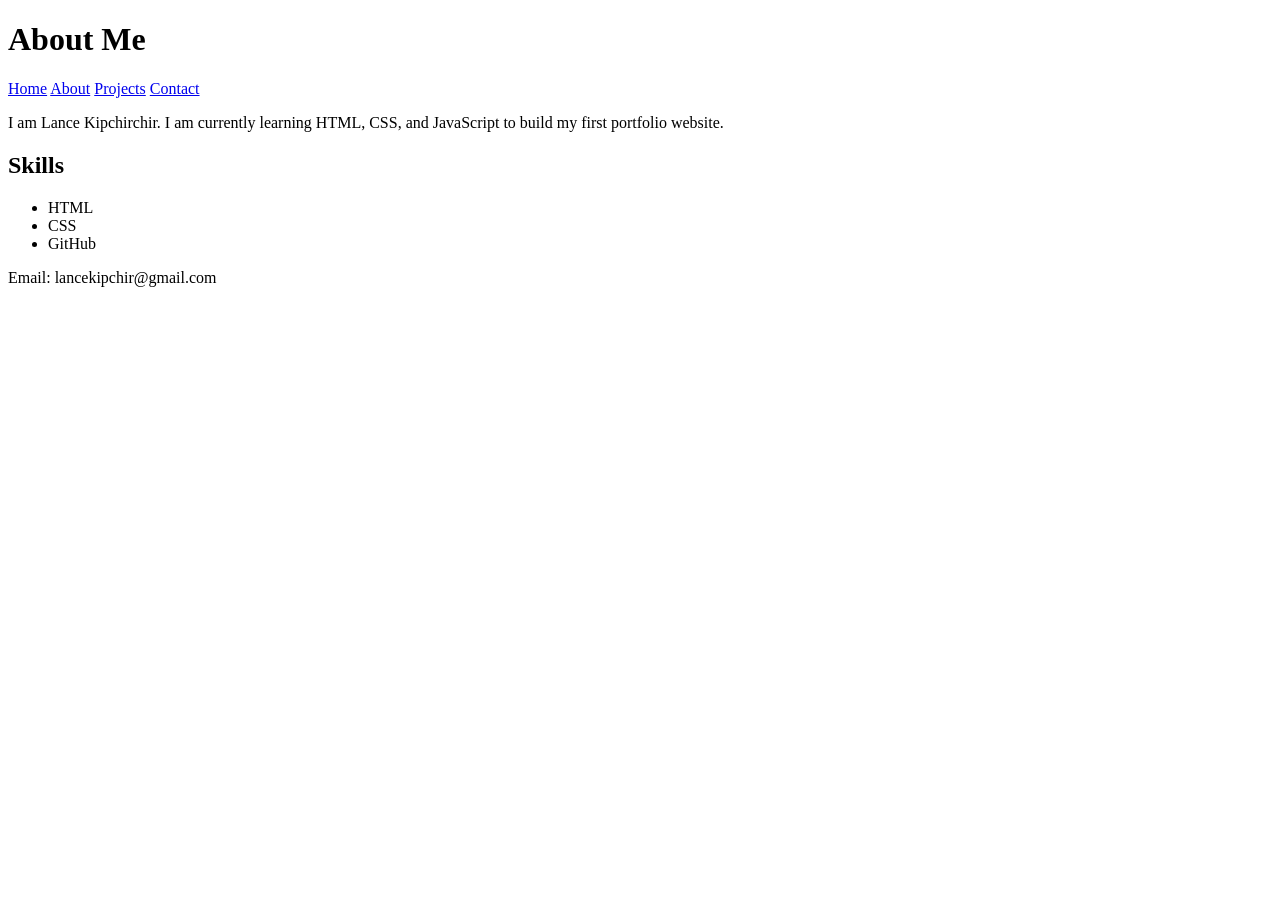
==== about.html @ 0106db25 "Build multi-page portfolio website" ====
<!DOCTYPE html>
<html lang="en-US">
<head>
    <meta charset="UTF-8">
    <title>About Me</title>
</head>    
<body>

    <header>

        <h1>About Me</h1>

    <nav>

        <a href="index.html">Home</a>
        <a href="about.html">About</a>
        <a href="projects.html">Projects</a>
        <a href="contact.html">Contact</a>

    </nav>

    </header>

    <main>

        <p>
            I am Lance Kipchirchir.
            I am currently learning HTML, CSS, and JavaScript to build my first portfolio website.
        </p>

        <h2>Skills</h2> 

        <ul>
            <li>HTML</li>
            <li>CSS</li>
            <li>GitHub</li>
        </ul>

    </main>

    <footer>

        <p> Email: lancekipchir@gmail.com</p>

    </footer>

</body>
</html>
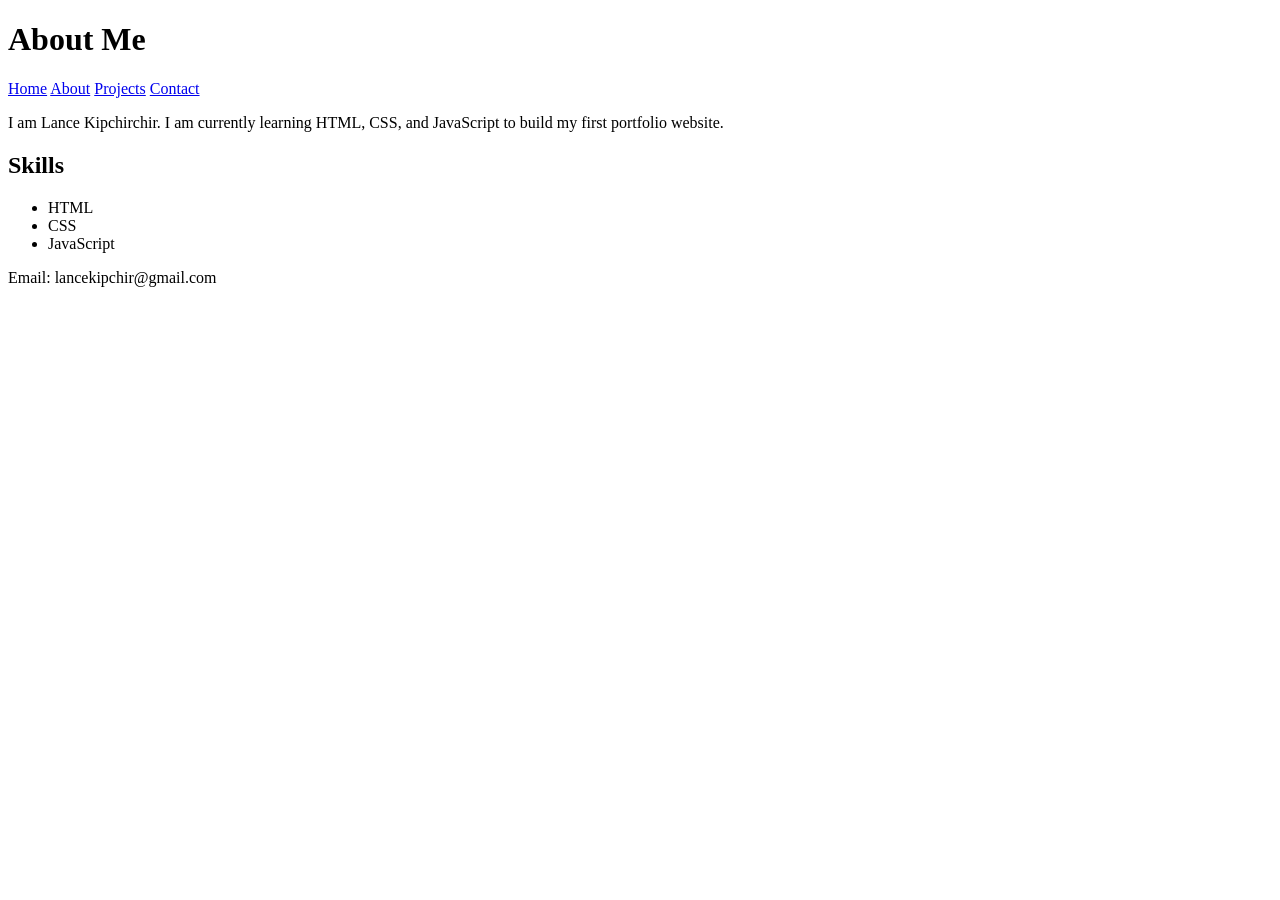
==== commit 0f9adeae: "Replace 'GitHub' with 'JavaScript' in about.html" ====
--- a/about.html
+++ b/about.html
@@ -33,7 +33,7 @@
         <ul>
             <li>HTML</li>
             <li>CSS</li>
-            <li>GitHub</li>
+            <li>JavaScript</li>
         </ul>
 
     </main>
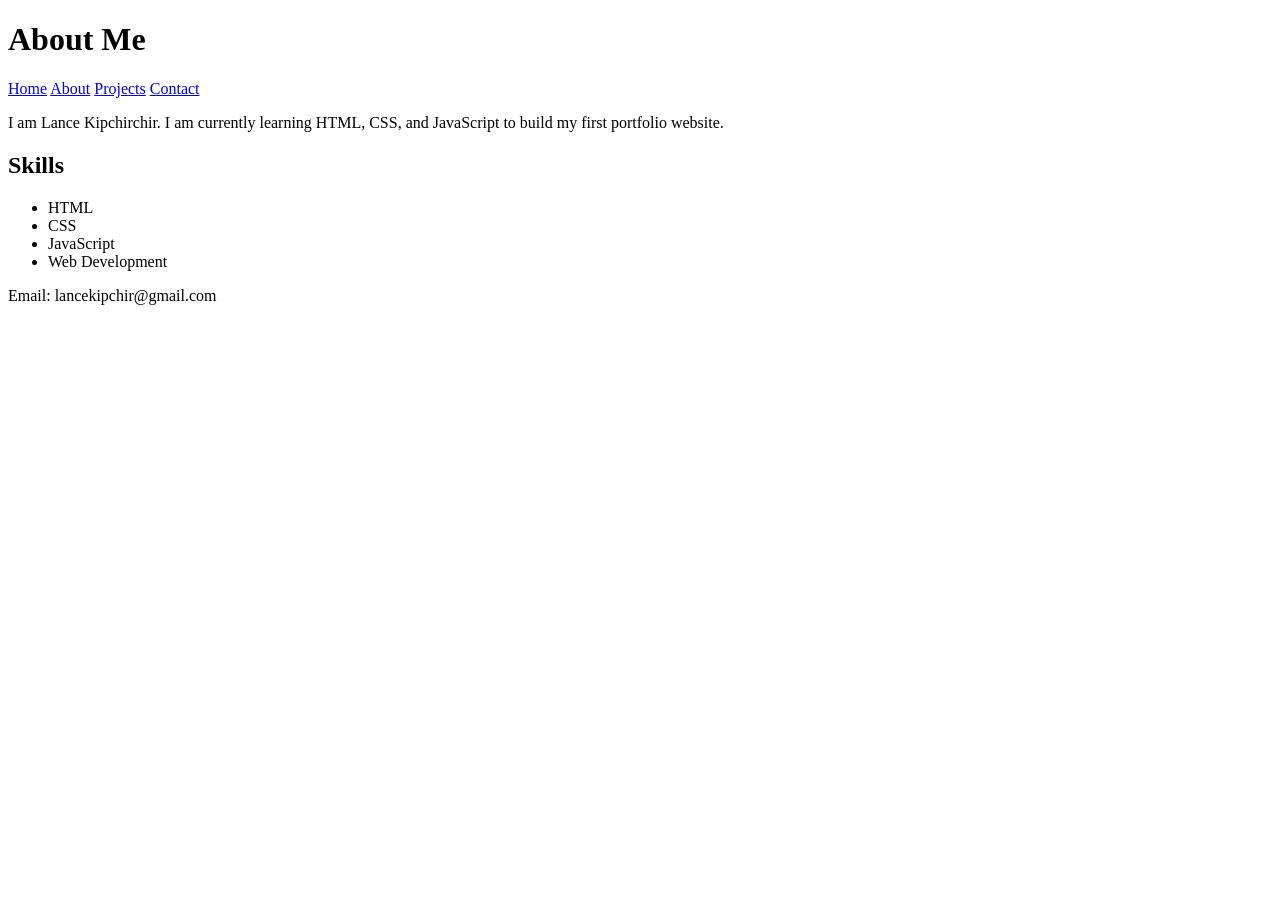
==== commit 91cfe337: "Add 'Web Development' to the skills list" ====
--- a/about.html
+++ b/about.html
@@ -34,6 +34,7 @@
             <li>HTML</li>
             <li>CSS</li>
             <li>JavaScript</li>
+            <li>Web Development</li>
         </ul>
 
     </main>
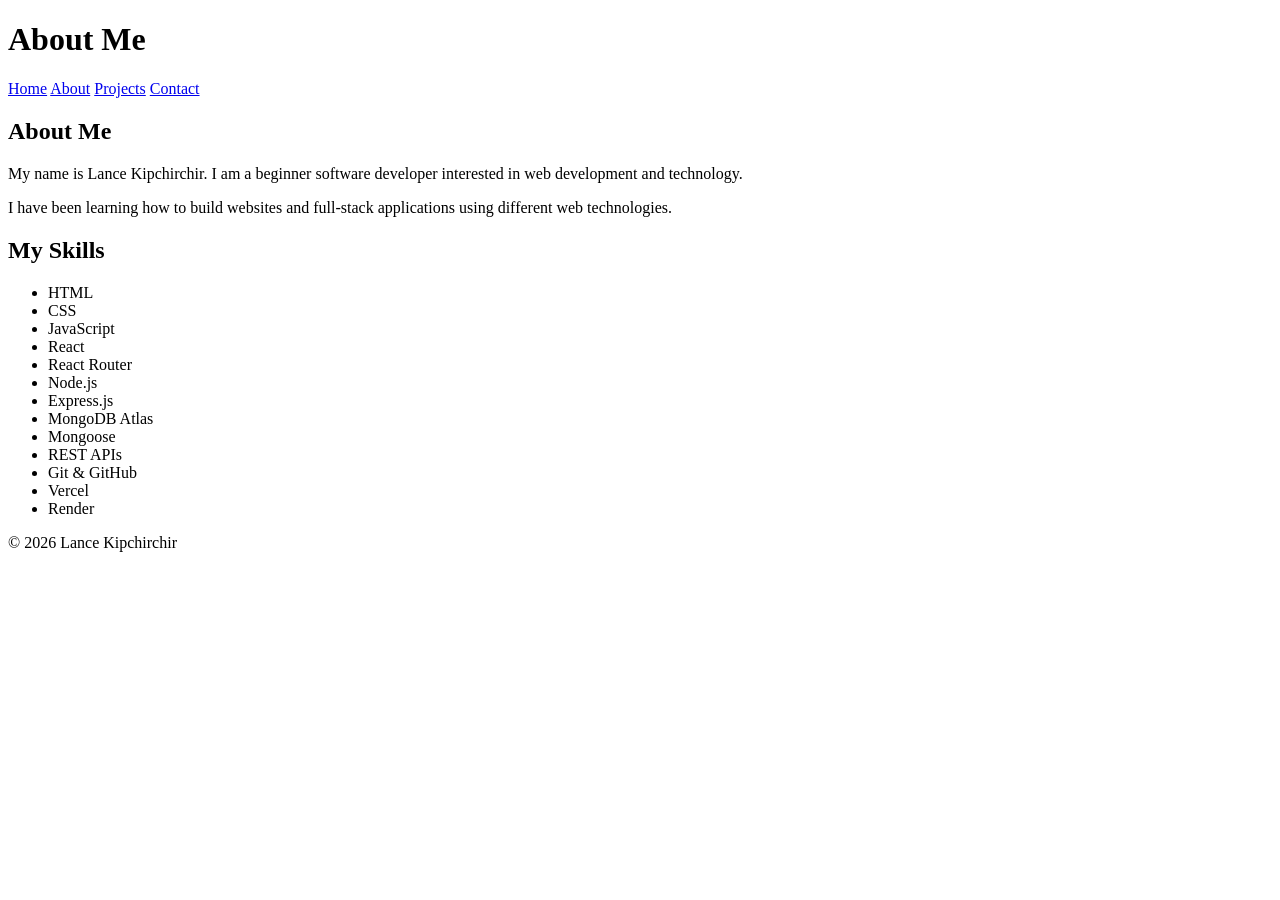
==== commit c27b383e: "Update About Me section and improve markup" ====
--- a/about.html
+++ b/about.html
@@ -2,49 +2,61 @@
 <html lang="en-US">
 <head>
     <meta charset="UTF-8">
-    <title>About Me</title>
-</head>    
+    <meta name="viewport" content="width=device-width, initial-scale=1.0">
+    <title>About Me | Lance's Portfolio</title>
+    <link rel="stylesheet" href="style.css">
+</head>
+
 <body>
 
-    <header>
-
-        <h1>About Me</h1>
+<header>
+    <h1>About Me</h1>
 
     <nav>
-
         <a href="index.html">Home</a>
         <a href="about.html">About</a>
         <a href="projects.html">Projects</a>
         <a href="contact.html">Contact</a>
+    </nav>
+</header>
 
-    </nav>
+<main>
 
-    </header>
+    <h2>About Me</h2>
 
-    <main>
+    <p>
+        My name is Lance Kipchirchir. I am a beginner software developer
+        interested in web development and technology.
+    </p>
 
-        <p>
-            I am Lance Kipchirchir.
-            I am currently learning HTML, CSS, and JavaScript to build my first portfolio website.
-        </p>
+    <p>
+        I have been learning how to build websites and full-stack
+        applications using different web technologies.
+    </p>
 
-        <h2>Skills</h2> 
+    <h2>My Skills</h2>
 
-        <ul>
-            <li>HTML</li>
-            <li>CSS</li>
-            <li>JavaScript</li>
-            <li>Web Development</li>
-        </ul>
+    <ul>
+        <li>HTML</li>
+        <li>CSS</li>
+        <li>JavaScript</li>
+        <li>React</li>
+        <li>React Router</li>
+        <li>Node.js</li>
+        <li>Express.js</li>
+        <li>MongoDB Atlas</li>
+        <li>Mongoose</li>
+        <li>REST APIs</li>
+        <li>Git & GitHub</li>
+        <li>Vercel</li>
+        <li>Render</li>
+    </ul>
 
-    </main>
+</main>
 
-    <footer>
-
-        <p> Email: lancekipchir@gmail.com</p>
-
-    </footer>
+<footer>
+    <p>&copy; 2026 Lance Kipchirchir</p>
+</footer>
 
 </body>
 </html>
-
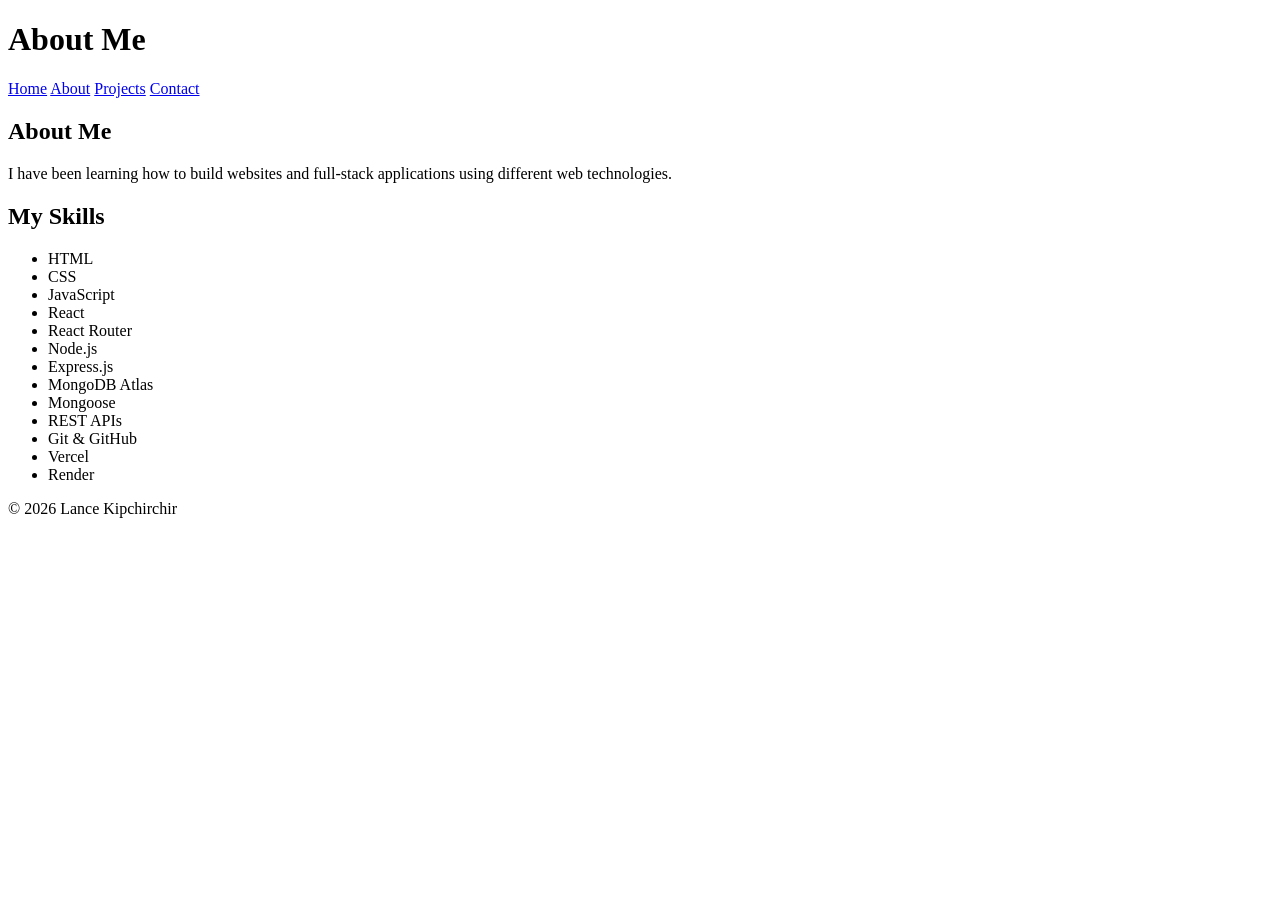
==== commit ace887c1: "Update about section to remove personal details Removed introductory personal information." ====
--- a/about.html
+++ b/about.html
@@ -23,11 +23,6 @@
 <main>
 
     <h2>About Me</h2>
-
-    <p>
-        My name is Lance Kipchirchir. I am a beginner software developer
-        interested in web development and technology.
-    </p>
 
     <p>
         I have been learning how to build websites and full-stack
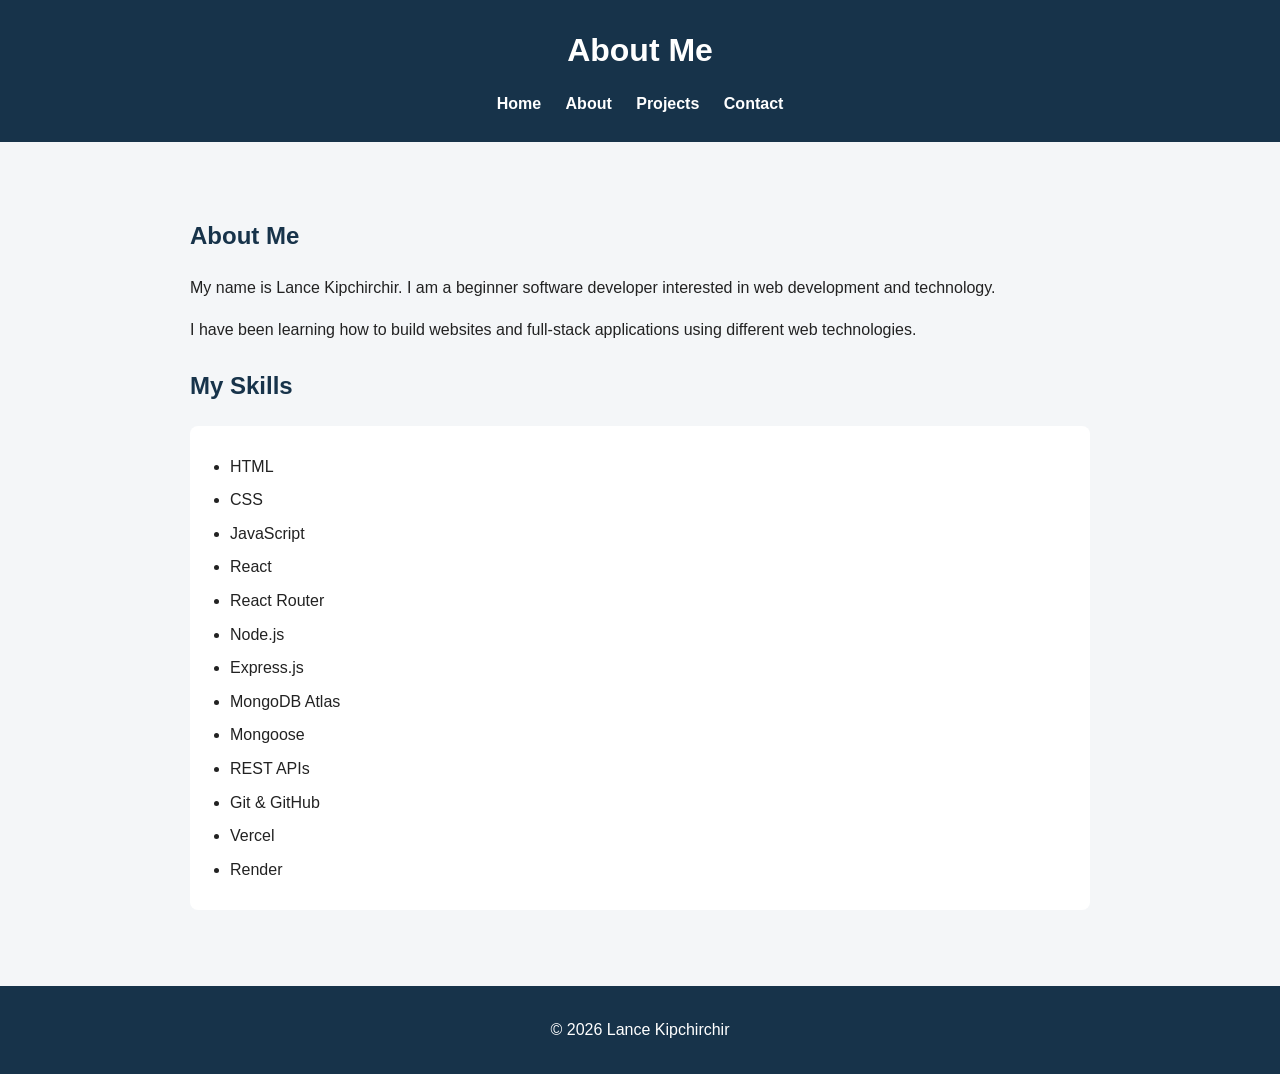
==== commit 3682f2d6: "Add personal introduction to about.html" ====
--- a/about.html
+++ b/about.html
@@ -23,6 +23,11 @@
 <main>
 
     <h2>About Me</h2>
+
+    <p>
+        My name is Lance Kipchirchir. I am a beginner software developer
+        interested in web development and technology.
+    </p>
 
     <p>
         I have been learning how to build websites and full-stack
--- a/style.css
+++ b/style.css
@@ -0,0 +1,106 @@
+/* Basic page styling */
+body {
+    font-family: Arial, sans-serif;
+    margin: 0;
+    background-color: #f4f6f8;
+    color: #222;
+    line-height: 1.6;
+}
+
+/* Header */
+header {
+    background-color: #17334a;
+    color: white;
+    padding: 25px;
+    text-align: center;
+}
+
+header h1 {
+    margin: 0 0 15px;
+}
+
+/* Navigation */
+nav a {
+    color: white;
+    text-decoration: none;
+    margin: 0 10px;
+    font-weight: bold;
+}
+
+nav a:hover {
+    text-decoration: underline;
+}
+
+/* Main content */
+main {
+    max-width: 900px;
+    margin: 30px auto;
+    padding: 20px;
+}
+
+/* Headings */
+h2 {
+    color: #17334a;
+    margin-top: 25px;
+}
+
+h3 {
+    color: #17334a;
+}
+
+/* Paragraphs */
+p {
+    font-size: 16px;
+}
+
+/* Lists */
+ul {
+    background-color: white;
+    padding: 20px 40px;
+    border-radius: 8px;
+}
+
+li {
+    margin: 8px 0;
+}
+
+/* Project sections */
+section {
+    background-color: white;
+    padding: 20px;
+    margin: 20px 0;
+    border-radius: 10px;
+    border-left: 5px solid #17334a;
+}
+
+/* Links */
+a {
+    color: #17334a;
+}
+
+/* Footer */
+footer {
+    background-color: #17334a;
+    color: white;
+    text-align: center;
+    padding: 15px;
+    margin-top: 40px;
+}
+
+/* Mobile */
+@media (max-width: 600px) {
+
+    header {
+        padding: 20px 10px;
+    }
+
+    nav a {
+        display: block;
+        margin: 8px 0;
+    }
+
+    main {
+        margin: 10px;
+        padding: 15px;
+    }
+}
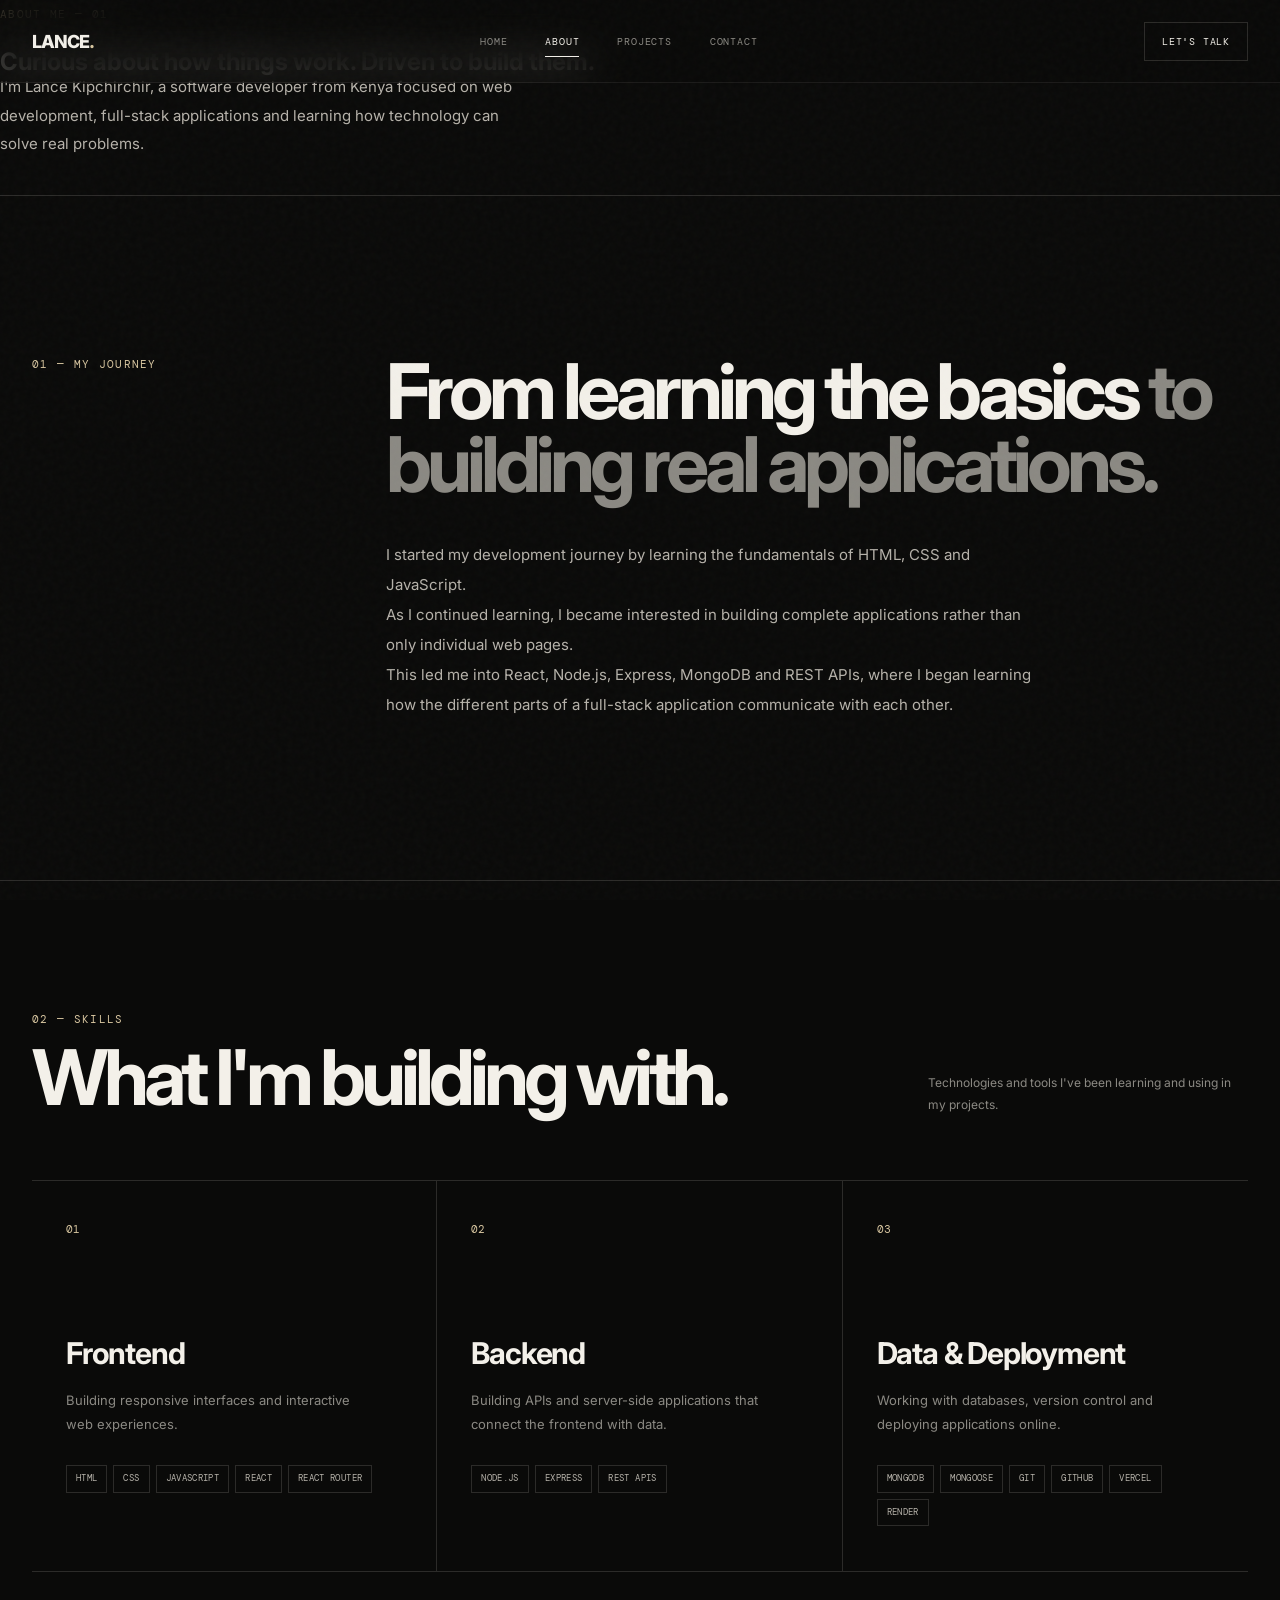
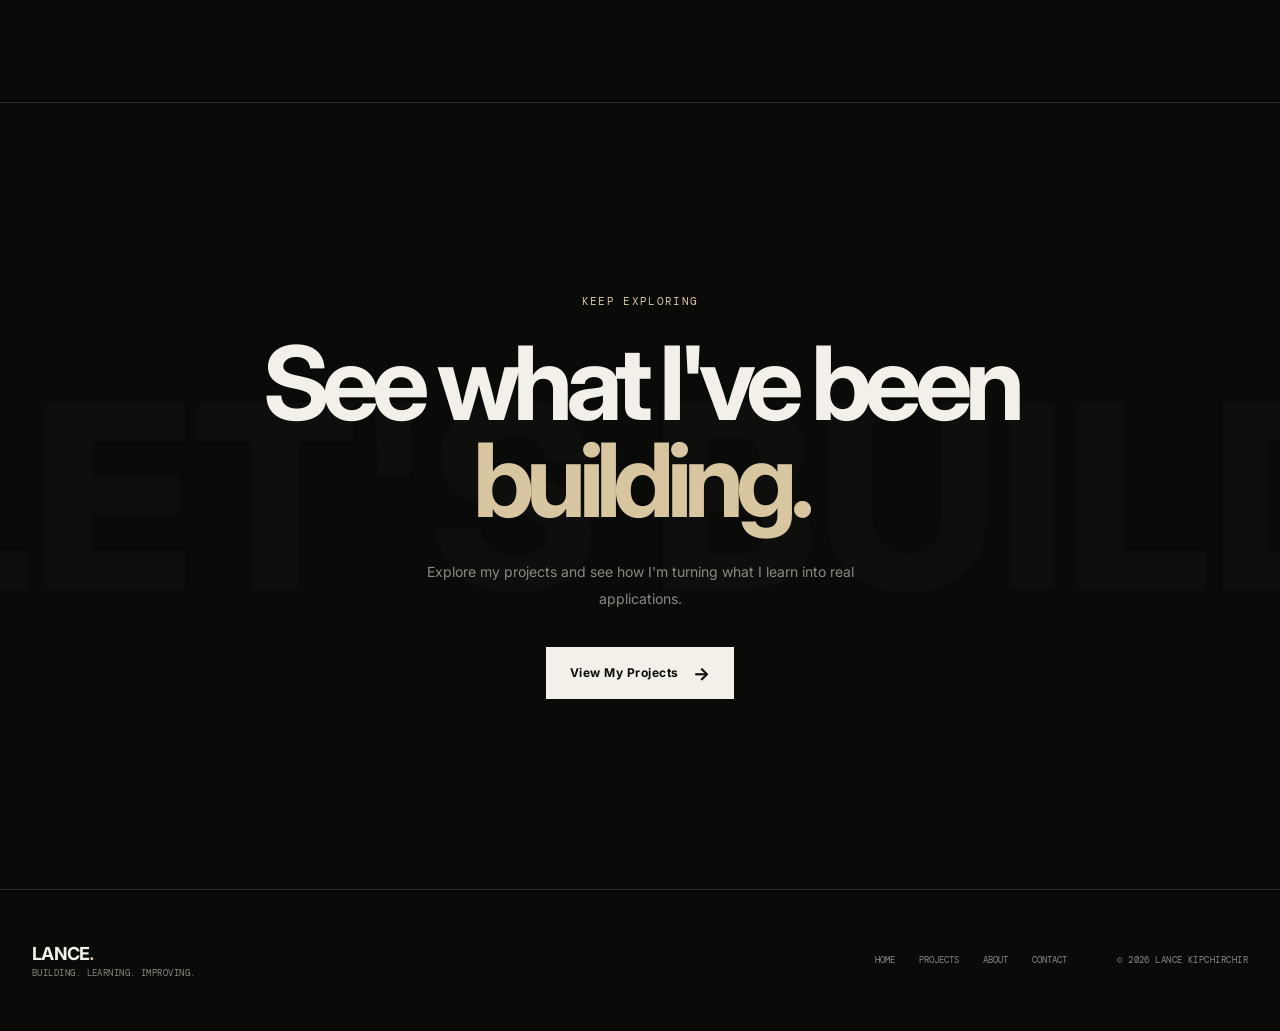
==== commit 328ea9af: "Revise about.html structure and content" ====
--- a/about.html
+++ b/about.html
@@ -3,59 +3,247 @@
 <head>
     <meta charset="UTF-8">
     <meta name="viewport" content="width=device-width, initial-scale=1.0">
-    <title>About Me | Lance's Portfolio</title>
+
+    <meta
+        name="description"
+        content="About Lance Kipchirchir — Software Developer from Kenya."
+    >
+
+    <title>About | Lance Kipchirchir</title>
+
+    <link rel="preconnect" href="https://fonts.googleapis.com">
+    <link rel="preconnect" href="https://fonts.gstatic.com" crossorigin>
+
+    <link
+        href="https://fonts.googleapis.com/css2?family=DM+Mono:wght@400;500&family=Inter:wght@400;500;600;700;800&display=swap"
+        rel="stylesheet"
+    >
+
     <link rel="stylesheet" href="style.css">
 </head>
 
 <body>
 
-<header>
-    <h1>About Me</h1>
-
-    <nav>
+<header class="site-header">
+    <div class="nav-container">
+
+        <a href="index.html" class="logo">
+            LANCE<span>.</span>
+        </a>
+
+        <nav class="navigation">
+            <a href="index.html">Home</a>
+            <a href="about.html" class="active">About</a>
+            <a href="projects.html">Projects</a>
+            <a href="contact.html">Contact</a>
+        </nav>
+
+        <a href="contact.html" class="nav-button">
+            Let's Talk
+        </a>
+
+    </div>
+</header>
+
+
+<main>
+
+    <section class="page-hero">
+
+        <p class="eyebrow">ABOUT ME — 01</p>
+
+        <h1>
+            Curious about how things work.
+            <span>Driven to build them.</span>
+        </h1>
+
+        <p class="hero-description">
+            I'm Lance Kipchirchir, a software developer from Kenya
+            focused on web development, full-stack applications
+            and learning how technology can solve real problems.
+        </p>
+
+    </section>
+
+
+    <section class="intro-section">
+
+        <div class="section-label">
+            01 — MY JOURNEY
+        </div>
+
+        <div class="intro-content">
+
+            <h2>
+                From learning the basics
+                <span>to building real applications.</span>
+            </h2>
+
+            <p>
+                I started my development journey by learning the
+                fundamentals of HTML, CSS and JavaScript.
+            </p>
+
+            <p>
+                As I continued learning, I became interested in
+                building complete applications rather than only
+                individual web pages.
+            </p>
+
+            <p>
+                This led me into React, Node.js, Express, MongoDB
+                and REST APIs, where I began learning how the
+                different parts of a full-stack application
+                communicate with each other.
+            </p>
+
+        </div>
+
+    </section>
+
+
+    <section class="skills-section">
+
+        <div class="section-heading">
+
+            <div>
+                <p class="section-label">
+                    02 — SKILLS
+                </p>
+
+                <h2>
+                    What I'm building with.
+                </h2>
+            </div>
+
+            <p>
+                Technologies and tools I've been learning
+                and using in my projects.
+            </p>
+
+        </div>
+
+
+        <div class="skills-grid">
+
+            <article class="skill-card">
+
+                <span class="skill-number">01</span>
+
+                <h3>Frontend</h3>
+
+                <p>
+                    Building responsive interfaces and
+                    interactive web experiences.
+                </p>
+
+                <div class="skill-tags">
+                    <span>HTML</span>
+                    <span>CSS</span>
+                    <span>JavaScript</span>
+                    <span>React</span>
+                    <span>React Router</span>
+                </div>
+
+            </article>
+
+
+            <article class="skill-card">
+
+                <span class="skill-number">02</span>
+
+                <h3>Backend</h3>
+
+                <p>
+                    Building APIs and server-side applications
+                    that connect the frontend with data.
+                </p>
+
+                <div class="skill-tags">
+                    <span>Node.js</span>
+                    <span>Express</span>
+                    <span>REST APIs</span>
+                </div>
+
+            </article>
+
+
+            <article class="skill-card">
+
+                <span class="skill-number">03</span>
+
+                <h3>Data & Deployment</h3>
+
+                <p>
+                    Working with databases, version control
+                    and deploying applications online.
+                </p>
+
+                <div class="skill-tags">
+                    <span>MongoDB</span>
+                    <span>Mongoose</span>
+                    <span>Git</span>
+                    <span>GitHub</span>
+                    <span>Vercel</span>
+                    <span>Render</span>
+                </div>
+
+            </article>
+
+        </div>
+
+    </section>
+
+
+    <section class="cta-section">
+
+        <p class="section-label">
+            KEEP EXPLORING
+        </p>
+
+        <h2>
+            See what I've been
+            <span>building.</span>
+        </h2>
+
+        <p>
+            Explore my projects and see how I'm turning
+            what I learn into real applications.
+        </p>
+
+        <a href="projects.html" class="primary-button">
+            View My Projects
+            <span>→</span>
+        </a>
+
+    </section>
+
+</main>
+
+
+<footer class="site-footer">
+
+    <div>
+        <strong>
+            LANCE<span>.</span>
+        </strong>
+
+        <p>
+            Building. Learning. Improving.
+        </p>
+    </div>
+
+    <div class="footer-links">
         <a href="index.html">Home</a>
+        <a href="projects.html">Projects</a>
         <a href="about.html">About</a>
-        <a href="projects.html">Projects</a>
         <a href="contact.html">Contact</a>
-    </nav>
-</header>
-
-<main>
-
-    <h2>About Me</h2>
-
-    <p>
-        My name is Lance Kipchirchir. I am a beginner software developer
-        interested in web development and technology.
+    </div>
+
+    <p class="copyright">
+        © 2026 Lance Kipchirchir
     </p>
 
-    <p>
-        I have been learning how to build websites and full-stack
-        applications using different web technologies.
-    </p>
-
-    <h2>My Skills</h2>
-
-    <ul>
-        <li>HTML</li>
-        <li>CSS</li>
-        <li>JavaScript</li>
-        <li>React</li>
-        <li>React Router</li>
-        <li>Node.js</li>
-        <li>Express.js</li>
-        <li>MongoDB Atlas</li>
-        <li>Mongoose</li>
-        <li>REST APIs</li>
-        <li>Git & GitHub</li>
-        <li>Vercel</li>
-        <li>Render</li>
-    </ul>
-
-</main>
-
-<footer>
-    <p>&copy; 2026 Lance Kipchirchir</p>
 </footer>
 
 </body>
--- a/style.css
+++ b/style.css
@@ -1,106 +1,1710 @@
-/* Basic page styling */
+/* =========================================================
+   LANCE — EDITORIAL DEVELOPER PORTFOLIO
+   Dark / Minimal / Cinematic / Premium
+========================================================= */
+
+@import url('https://fonts.googleapis.com/css2?family=DM+Mono:wght@400;500&family=Inter:wght@400;500;600;700;800&display=swap');
+
+
+/* =========================================================
+   VARIABLES
+========================================================= */
+
+:root {
+    --bg: #0a0a09;
+    --bg-soft: #10100f;
+    --surface: #151513;
+
+    --text: #f3f0e9;
+    --muted: #8b8983;
+    --muted-light: #b6b2aa;
+
+    --line: rgba(243, 240, 233, 0.14);
+    --line-soft: rgba(243, 240, 233, 0.07);
+
+    --accent: #d8c6a0;
+
+    --max-width: 1380px;
+}
+
+
+/* =========================================================
+   RESET
+========================================================= */
+
+* {
+    margin: 0;
+    padding: 0;
+    box-sizing: border-box;
+}
+
+html {
+    scroll-behavior: smooth;
+}
+
 body {
-    font-family: Arial, sans-serif;
+    background: var(--bg);
+    color: var(--text);
+
+    font-family: "Inter", Arial, sans-serif;
+
+    line-height: 1.5;
+
+    overflow-x: hidden;
+}
+
+body::selection {
+    background: var(--text);
+    color: var(--bg);
+}
+
+a {
+    color: inherit;
+    text-decoration: none;
+}
+
+img {
+    max-width: 100%;
+    display: block;
+}
+
+button {
+    font: inherit;
+}
+
+section {
+    max-width: var(--max-width);
+    margin: auto;
+}
+
+
+/* =========================================================
+   GLOBAL GRAIN
+========================================================= */
+
+body::before {
+    content: "";
+
+    position: fixed;
+    inset: 0;
+
+    pointer-events: none;
+
+    opacity: 0.035;
+
+    z-index: 999;
+
+    background-image:
+        url("data:image/svg+xml,%3Csvg viewBox='0 0 180 180' xmlns='http://www.w3.org/2000/svg'%3E%3Cfilter id='n'%3E%3CfeTurbulence type='fractalNoise' baseFrequency='.9' numOctaves='3' stitchTiles='stitch'/%3E%3C/filter%3E%3Crect width='100%25' height='100%25' filter='url(%23n)' opacity='.8'/%3E%3C/svg%3E");
+}
+
+
+/* =========================================================
+   TYPOGRAPHY
+========================================================= */
+
+h1,
+h2,
+h3 {
+    line-height: 0.95;
+    font-weight: 700;
+}
+
+.section-label,
+.eyebrow,
+.project-type {
+    font-family: "DM Mono", monospace;
+
+    text-transform: uppercase;
+
+    letter-spacing: 0.12em;
+
+    font-size: 11px;
+
+    color: var(--accent);
+}
+
+
+/* =========================================================
+   BUTTONS
+========================================================= */
+
+.primary-button,
+.secondary-button {
+
+    display: inline-flex;
+
+    align-items: center;
+
+    justify-content: center;
+
+    gap: 14px;
+
+    min-height: 52px;
+
+    padding: 0 23px;
+
+    border-radius: 0;
+
+    font-size: 12px;
+
+    font-weight: 700;
+
+    letter-spacing: 0.04em;
+
+    transition:
+        transform 0.3s ease,
+        background 0.3s ease,
+        color 0.3s ease,
+        border-color 0.3s ease;
+}
+
+
+.primary-button {
+    background: var(--text);
+
+    color: var(--bg);
+
+    border: 1px solid var(--text);
+}
+
+
+.primary-button span {
+    font-size: 18px;
+
+    transition: transform 0.3s ease;
+}
+
+
+.primary-button:hover {
+    transform: translateY(-4px);
+}
+
+
+.primary-button:hover span {
+    transform: translate(4px, -4px);
+}
+
+
+.secondary-button {
+    border: 1px solid var(--line);
+
+    color: var(--text);
+
+    background: transparent;
+}
+
+
+.secondary-button:hover {
+    background: var(--text);
+
+    color: var(--bg);
+
+    border-color: var(--text);
+}
+
+
+.text-link {
+    display: inline-flex;
+
+    align-items: center;
+
+    gap: 10px;
+
+    margin-top: 28px;
+
+    padding-bottom: 7px;
+
+    border-bottom: 1px solid var(--text);
+
+    font-size: 12px;
+
+    font-weight: 700;
+
+    text-transform: uppercase;
+
+    letter-spacing: 0.08em;
+
+    transition: gap 0.3s ease;
+}
+
+
+.text-link:hover {
+    gap: 18px;
+}
+
+
+/* =========================================================
+   HEADER
+========================================================= */
+
+.site-header {
+    position: fixed;
+
+    top: 0;
+    left: 0;
+
+    width: 100%;
+
+    z-index: 100;
+
+    background: rgba(10, 10, 9, 0.72);
+
+    backdrop-filter: blur(18px);
+
+    border-bottom: 1px solid var(--line-soft);
+}
+
+
+.nav-container {
+
+    max-width: var(--max-width);
+
+    min-height: 82px;
+
+    margin: auto;
+
+    padding: 0 32px;
+
+    display: flex;
+
+    align-items: center;
+
+    justify-content: space-between;
+}
+
+
+.logo {
+
+    font-size: 18px;
+
+    font-weight: 800;
+
+    letter-spacing: -0.06em;
+}
+
+
+.logo span,
+.site-footer strong span {
+    color: var(--accent);
+}
+
+
+.navigation {
+
+    display: flex;
+
+    align-items: center;
+
+    gap: 38px;
+}
+
+
+.navigation a {
+
+    position: relative;
+
+    color: var(--muted);
+
+    font-family: "DM Mono", monospace;
+
+    font-size: 10px;
+
+    text-transform: uppercase;
+
+    letter-spacing: 0.08em;
+
+    transition: color 0.3s ease;
+}
+
+
+.navigation a:hover,
+.navigation a.active {
+    color: var(--text);
+}
+
+
+.navigation a::after {
+
+    content: "";
+
+    position: absolute;
+
+    left: 0;
+
+    bottom: -8px;
+
+    width: 0;
+
+    height: 1px;
+
+    background: var(--text);
+
+    transition: width 0.3s ease;
+}
+
+
+.navigation a:hover::after,
+.navigation a.active::after {
+    width: 100%;
+}
+
+
+.nav-button {
+
+    padding: 11px 17px;
+
+    border: 1px solid var(--line);
+
+    font-size: 10px;
+
+    font-family: "DM Mono", monospace;
+
+    text-transform: uppercase;
+
+    letter-spacing: 0.08em;
+
+    transition:
+        background 0.3s ease,
+        color 0.3s ease;
+}
+
+
+.nav-button:hover {
+
+    background: var(--text);
+
+    color: var(--bg);
+}
+
+
+/* =========================================================
+   HERO
+========================================================= */
+
+.hero {
+
+    min-height: 100vh;
+
+    max-width: var(--max-width);
+
+    padding:
+        160px 32px
+        80px;
+
+    display: grid;
+
+    grid-template-columns:
+        1.15fr 0.85fr;
+
+    align-items: center;
+
+    gap: 80px;
+
+    position: relative;
+}
+
+
+/* giant background number */
+
+.hero::before {
+
+    content: "01";
+
+    position: absolute;
+
+    right: -20px;
+
+    top: 120px;
+
+    font-size: clamp(180px, 28vw, 420px);
+
+    font-weight: 800;
+
+    line-height: 0.8;
+
+    color: rgba(243, 240, 233, 0.025);
+
+    pointer-events: none;
+}
+
+
+.hero-content {
+    position: relative;
+
+    z-index: 2;
+}
+
+
+.eyebrow {
+
+    display: inline-block;
+
+    margin-bottom: 28px;
+}
+
+
+.hero h1 {
+
+    max-width: 950px;
+
+    font-size:
+        clamp(65px, 9vw, 138px);
+
+    letter-spacing: -0.075em;
+
+    text-transform: uppercase;
+
+    margin-bottom: 38px;
+}
+
+
+.hero h1 span {
+
+    display: block;
+
+    color: var(--muted);
+
+    font-weight: 400;
+}
+
+
+.hero-description {
+
+    max-width: 540px;
+
+    color: var(--muted-light);
+
+    font-size: 15px;
+
+    line-height: 1.9;
+
+    margin-bottom: 36px;
+}
+
+
+.hero-buttons {
+
+    display: flex;
+
+    flex-wrap: wrap;
+
+    gap: 10px;
+}
+
+
+.availability {
+
+    display: flex;
+
+    align-items: center;
+
+    gap: 10px;
+
+    margin-top: 35px;
+
+    color: var(--muted);
+
+    font-family: "DM Mono", monospace;
+
+    font-size: 10px;
+
+    text-transform: uppercase;
+
+    letter-spacing: 0.06em;
+}
+
+
+.status-dot {
+
+    width: 7px;
+
+    height: 7px;
+
+    border-radius: 50%;
+
+    background: #8ecf9d;
+
+    box-shadow:
+        0 0 15px rgba(142, 207, 157, 0.7);
+
+    animation: pulse 2s infinite;
+}
+
+
+@keyframes pulse {
+
+    0%,
+    100% {
+        opacity: 1;
+    }
+
+    50% {
+        opacity: 0.35;
+    }
+}
+
+
+/* =========================================================
+   CODE WINDOW
+========================================================= */
+
+.hero-card {
+
+    position: relative;
+
+    display: flex;
+
+    justify-content: flex-end;
+
+    z-index: 2;
+}
+
+
+.code-window {
+
+    width: 100%;
+
+    max-width: 500px;
+
+    background: #11110f;
+
+    border: 1px solid var(--line);
+
+    border-radius: 2px;
+
+    overflow: hidden;
+
+    transform:
+        rotate(2deg)
+        translateY(10px);
+
+    box-shadow:
+        0 50px 100px rgba(0, 0, 0, 0.55);
+
+    transition:
+        transform 0.6s cubic-bezier(.2,.8,.2,1);
+}
+
+
+.code-window:hover {
+
+    transform:
+        rotate(0deg)
+        translateY(-8px);
+}
+
+
+.window-top {
+
+    height: 46px;
+
+    display: flex;
+
+    align-items: center;
+
+    justify-content: center;
+
+    position: relative;
+
+    border-bottom: 1px solid var(--line);
+
+    color: var(--muted);
+
+    font-family: "DM Mono", monospace;
+
+    font-size: 9px;
+}
+
+
+.window-dots {
+
+    position: absolute;
+
+    left: 15px;
+
+    display: flex;
+
+    gap: 5px;
+}
+
+
+.window-dots span {
+
+    width: 7px;
+
+    height: 7px;
+
+    border-radius: 50%;
+
+    background: #45433e;
+}
+
+
+.code {
+
+    padding: 32px;
+
+    color: #aaa69d;
+
+    font-family: "DM Mono", monospace;
+
+    font-size: 12px;
+
+    line-height: 2.1;
+}
+
+
+.code p {
     margin: 0;
-    background-color: #f4f6f8;
-    color: #222;
-    line-height: 1.6;
-}
-
-/* Header */
-header {
-    background-color: #17334a;
-    color: white;
-    padding: 25px;
+}
+
+
+.purple {
+    color: #c5b0e9;
+}
+
+
+.yellow {
+    color: #d9c28c;
+}
+
+
+.green {
+    color: #9dc4a5;
+}
+
+
+.indent {
+    padding-left: 26px;
+}
+
+
+.indent-more {
+    padding-left: 52px;
+}
+
+
+.cursor-line {
+    height: 20px;
+}
+
+
+.cursor {
+
+    display: inline-block;
+
+    width: 6px;
+
+    height: 14px;
+
+    background: var(--accent);
+
+    vertical-align: middle;
+
+    animation: blink 1s infinite;
+}
+
+
+@keyframes blink {
+
+    50% {
+        opacity: 0;
+    }
+}
+
+
+/* =========================================================
+   INTRO
+========================================================= */
+
+.intro-section {
+
+    padding:
+        160px 32px;
+
+    border-top: 1px solid var(--line);
+
+    display: grid;
+
+    grid-template-columns: 25% 75%;
+
+    gap: 50px;
+}
+
+
+.intro-content {
+    max-width: 900px;
+}
+
+
+.intro-content h2 {
+
+    max-width: 850px;
+
+    font-size:
+        clamp(42px, 6vw, 82px);
+
+    letter-spacing: -0.065em;
+
+    margin-bottom: 38px;
+}
+
+
+.intro-content h2 span {
+    color: var(--muted);
+}
+
+
+.intro-content > p {
+
+    max-width: 650px;
+
+    color: var(--muted-light);
+
+    font-size: 15px;
+
+    line-height: 2;
+}
+
+
+/* =========================================================
+   SKILLS
+========================================================= */
+
+.skills-section {
+
+    padding:
+        130px 32px;
+
+    border-top: 1px solid var(--line);
+}
+
+
+.section-heading {
+
+    display: flex;
+
+    align-items: flex-end;
+
+    justify-content: space-between;
+
+    gap: 40px;
+
+    margin-bottom: 65px;
+}
+
+
+.section-heading h2 {
+
+    font-size:
+        clamp(48px, 6vw, 82px);
+
+    letter-spacing: -0.065em;
+
+    margin-top: 15px;
+}
+
+
+.section-heading > p {
+
+    max-width: 320px;
+
+    color: var(--muted);
+
+    font-size: 12px;
+
+    line-height: 1.8;
+}
+
+
+.skills-grid {
+
+    display: grid;
+
+    grid-template-columns:
+        repeat(3, 1fr);
+
+    border-top: 1px solid var(--line);
+
+    border-bottom: 1px solid var(--line);
+}
+
+
+.skill-card {
+
+    min-height: 390px;
+
+    padding: 34px;
+
+    border-right: 1px solid var(--line);
+
+    position: relative;
+
+    transition:
+        background 0.4s ease,
+        transform 0.4s ease;
+}
+
+
+.skill-card:last-child {
+    border-right: none;
+}
+
+
+.skill-card:hover {
+    background: var(--surface);
+
+    transform: translateY(-5px);
+}
+
+
+.skill-number {
+
+    font-family: "DM Mono", monospace;
+
+    color: var(--accent);
+
+    font-size: 11px;
+}
+
+
+.skill-card h3 {
+
+    font-size: 30px;
+
+    letter-spacing: -0.04em;
+
+    margin:
+        100px 0 20px;
+}
+
+
+.skill-card p {
+
+    max-width: 300px;
+
+    color: var(--muted);
+
+    font-size: 13px;
+
+    line-height: 1.9;
+}
+
+
+.skill-tags {
+
+    display: flex;
+
+    flex-wrap: wrap;
+
+    gap: 6px;
+
+    margin-top: 28px;
+}
+
+
+.skill-tags span,
+.project-tech span {
+
+    padding:
+        6px 9px;
+
+    border: 1px solid var(--line);
+
+    color: var(--muted-light);
+
+    font-family: "DM Mono", monospace;
+
+    font-size: 9px;
+
+    text-transform: uppercase;
+
+    letter-spacing: 0.04em;
+}
+
+
+/* =========================================================
+   FEATURED PROJECT
+========================================================= */
+
+.featured-project {
+
+    padding:
+        150px 32px;
+
+    border-top: 1px solid var(--line);
+}
+
+
+.project-preview {
+
+    display: grid;
+
+    grid-template-columns:
+        0.75fr 1.25fr;
+
+    align-items: center;
+
+    gap: 100px;
+
+    margin-top: 75px;
+}
+
+
+.project-type {
+    margin-bottom: 20px;
+}
+
+
+.project-info h2 {
+
+    font-size:
+        clamp(58px, 8vw, 110px);
+
+    letter-spacing: -0.075em;
+
+    margin-bottom: 28px;
+}
+
+
+.project-info > p:not(.project-type) {
+
+    max-width: 460px;
+
+    color: var(--muted-light);
+
+    font-size: 14px;
+
+    line-height: 1.9;
+}
+
+
+.project-tech {
+
+    display: flex;
+
+    flex-wrap: wrap;
+
+    gap: 7px;
+
+    margin:
+        30px 0 32px;
+}
+
+
+/* =========================================================
+   PROJECT VISUAL
+========================================================= */
+
+.project-visual {
+
+    padding: 16px;
+
+    background:
+        linear-gradient(
+            145deg,
+            #1b1a17,
+            #0e0e0c
+        );
+
+    border: 1px solid var(--line);
+
+    position: relative;
+
+    transition:
+        transform 0.5s ease;
+}
+
+
+.project-visual:hover {
+
+    transform:
+        translateY(-10px)
+        rotate(-1deg);
+}
+
+
+.project-visual::before {
+
+    content: "LIVE PROJECT";
+
+    position: absolute;
+
+    right: 25px;
+
+    top: 20px;
+
+    z-index: 5;
+
+    padding: 6px 9px;
+
+    background: var(--text);
+
+    color: var(--bg);
+
+    font-family: "DM Mono", monospace;
+
+    font-size: 8px;
+
+    letter-spacing: 0.08em;
+}
+
+
+.mini-browser {
+
+    overflow: hidden;
+
+    border: 1px solid var(--line);
+
+    background: #11110f;
+}
+
+
+.browser-bar {
+
+    height: 35px;
+
+    display: flex;
+
+    align-items: center;
+
+    gap: 5px;
+
+    padding-left: 12px;
+
+    border-bottom: 1px solid var(--line);
+}
+
+
+.browser-bar span {
+
+    width: 6px;
+
+    height: 6px;
+
+    border-radius: 50%;
+
+    background: #4a4842;
+}
+
+
+.mock-content {
+
+    padding: 34px;
+}
+
+
+.mock-header {
+
+    display: flex;
+
+    justify-content: space-between;
+
+    padding-bottom: 20px;
+
+    border-bottom: 1px solid var(--line);
+}
+
+
+.mock-header strong {
+    font-size: 15px;
+}
+
+
+.mock-header small {
+
+    color: var(--accent);
+
+    font-family: "DM Mono", monospace;
+
+    font-size: 8px;
+}
+
+
+.mock-post {
+
+    display: flex;
+
+    gap: 15px;
+
+    margin-top: 32px;
+}
+
+
+.mock-avatar {
+
+    width: 40px;
+
+    height: 40px;
+
+    flex-shrink: 0;
+
+    display: grid;
+
+    place-items: center;
+
+    border-radius: 50%;
+
+    background:
+        linear-gradient(
+            135deg,
+            #cbb68a,
+            #5f5a4d
+        );
+
+    color: #111;
+
+    font-size: 12px;
+
+    font-weight: 800;
+}
+
+
+.mock-lines {
+
+    width: 100%;
+
+    display: flex;
+
+    flex-direction: column;
+
+    gap: 8px;
+}
+
+
+.mock-lines strong {
+    font-size: 12px;
+}
+
+
+.mock-lines span {
+
+    height: 7px;
+
+    border-radius: 2px;
+
+    background: #292823;
+}
+
+
+.mock-lines span:nth-child(2) {
+    width: 90%;
+}
+
+
+.mock-lines span:nth-child(3) {
+    width: 70%;
+}
+
+
+.mock-lines span:nth-child(4) {
+    width: 45%;
+}
+
+
+.mock-actions {
+
+    display: flex;
+
+    gap: 25px;
+
+    margin-top: 26px;
+
+    padding-top: 20px;
+
+    border-top: 1px solid var(--line);
+
+    color: var(--muted);
+
+    font-family: "DM Mono", monospace;
+
+    font-size: 9px;
+}
+
+
+/* =========================================================
+   CTA
+========================================================= */
+
+.cta-section {
+
+    max-width: none;
+
+    padding:
+        190px 32px;
+
+    border-top: 1px solid var(--line);
+
     text-align: center;
-}
-
-header h1 {
-    margin: 0 0 15px;
-}
-
-/* Navigation */
-nav a {
-    color: white;
-    text-decoration: none;
-    margin: 0 10px;
-    font-weight: bold;
-}
-
-nav a:hover {
-    text-decoration: underline;
-}
-
-/* Main content */
-main {
-    max-width: 900px;
-    margin: 30px auto;
-    padding: 20px;
-}
-
-/* Headings */
-h2 {
-    color: #17334a;
-    margin-top: 25px;
-}
-
-h3 {
-    color: #17334a;
-}
-
-/* Paragraphs */
-p {
-    font-size: 16px;
-}
-
-/* Lists */
-ul {
-    background-color: white;
-    padding: 20px 40px;
-    border-radius: 8px;
-}
-
-li {
-    margin: 8px 0;
-}
-
-/* Project sections */
-section {
-    background-color: white;
-    padding: 20px;
-    margin: 20px 0;
-    border-radius: 10px;
-    border-left: 5px solid #17334a;
-}
-
-/* Links */
-a {
-    color: #17334a;
-}
-
-/* Footer */
-footer {
-    background-color: #17334a;
-    color: white;
-    text-align: center;
-    padding: 15px;
-    margin-top: 40px;
-}
-
-/* Mobile */
-@media (max-width: 600px) {
-
-    header {
-        padding: 20px 10px;
-    }
-
-    nav a {
+
+    position: relative;
+
+    overflow: hidden;
+}
+
+
+.cta-section::before {
+
+    content: "LET'S BUILD";
+
+    position: absolute;
+
+    left: 50%;
+
+    top: 50%;
+
+    transform:
+        translate(-50%, -50%);
+
+    white-space: nowrap;
+
+    font-size:
+        clamp(100px, 20vw, 300px);
+
+    font-weight: 800;
+
+    color: rgba(243, 240, 233, 0.018);
+
+    pointer-events: none;
+}
+
+
+.cta-section > * {
+    position: relative;
+
+    z-index: 2;
+}
+
+
+.cta-section h2 {
+
+    max-width: 950px;
+
+    margin:
+        25px auto 30px;
+
+    font-size:
+        clamp(55px, 8vw, 110px);
+
+    letter-spacing: -0.075em;
+}
+
+
+.cta-section h2 span {
+    color: var(--accent);
+}
+
+
+.cta-section > p:not(.section-label) {
+
+    max-width: 470px;
+
+    margin:
+        auto auto 35px;
+
+    color: var(--muted);
+
+    font-size: 14px;
+
+    line-height: 1.9;
+}
+
+
+/* =========================================================
+   FOOTER
+========================================================= */
+
+.site-footer {
+
+    max-width: var(--max-width);
+
+    margin: auto;
+
+    padding:
+        50px 32px;
+
+    display: grid;
+
+    grid-template-columns:
+        1fr auto auto;
+
+    align-items: center;
+
+    gap: 50px;
+
+    border-top: 1px solid var(--line);
+}
+
+
+.site-footer strong {
+
+    font-size: 18px;
+
+    letter-spacing: -0.04em;
+}
+
+
+.site-footer p {
+
+    color: var(--muted);
+
+    font-family: "DM Mono", monospace;
+
+    font-size: 9px;
+
+    text-transform: uppercase;
+
+    letter-spacing: 0.05em;
+}
+
+
+.footer-links {
+
+    display: flex;
+
+    gap: 24px;
+}
+
+
+.footer-links a {
+
+    color: var(--muted);
+
+    font-family: "DM Mono", monospace;
+
+    font-size: 9px;
+
+    text-transform: uppercase;
+
+    transition: color 0.3s ease;
+}
+
+
+.footer-links a:hover {
+    color: var(--text);
+}
+
+
+.copyright {
+    text-align: right;
+}
+
+
+/* =========================================================
+   TABLET
+========================================================= */
+
+@media (max-width: 1000px) {
+
+    .hero {
+
+        grid-template-columns: 1fr;
+
+        min-height: auto;
+
+        padding-top: 160px;
+
+        gap: 70px;
+    }
+
+
+    .hero-card {
+
+        justify-content: flex-start;
+    }
+
+
+    .code-window {
+        max-width: 600px;
+    }
+
+
+    .intro-section {
+
+        grid-template-columns: 1fr;
+
+        gap: 25px;
+    }
+
+
+    .project-preview {
+
+        grid-template-columns: 1fr;
+
+        gap: 60px;
+    }
+
+
+    .project-info {
+        max-width: 700px;
+    }
+
+
+    .skills-grid {
+
+        grid-template-columns: 1fr;
+    }
+
+
+    .skill-card {
+
+        min-height: 300px;
+
+        border-right: none;
+
+        border-bottom: 1px solid var(--line);
+    }
+
+
+    .skill-card:last-child {
+        border-bottom: none;
+    }
+}
+
+
+/* =========================================================
+   MOBILE
+========================================================= */
+
+@media (max-width: 700px) {
+
+    .nav-container {
+        min-height: 70px;
+
+        padding: 0 20px;
+    }
+
+
+    .navigation {
+
+        gap: 15px;
+    }
+
+
+    .navigation a {
+
+        font-size: 8px;
+    }
+
+
+    .nav-button {
+        display: none;
+    }
+
+
+    .hero {
+
+        padding:
+            130px 20px
+            80px;
+    }
+
+
+    .hero::before {
+        top: 100px;
+
+        right: -20px;
+
+        font-size: 180px;
+    }
+
+
+    .hero h1 {
+
+        font-size:
+            clamp(50px, 15vw, 85px);
+
+        letter-spacing: -0.07em;
+
+        margin-bottom: 30px;
+    }
+
+
+    .hero-description {
+
+        font-size: 14px;
+
+        line-height: 1.8;
+    }
+
+
+    .hero-buttons {
+
+        flex-direction: column;
+
+        align-items: stretch;
+    }
+
+
+    .primary-button,
+    .secondary-button {
+
+        width: 100%;
+    }
+
+
+    .code {
+
+        padding: 20px;
+
+        font-size: 10px;
+    }
+
+
+    .intro-section,
+    .skills-section,
+    .featured-project {
+
+        padding-left: 20px;
+
+        padding-right: 20px;
+    }
+
+
+    .intro-section {
+
+        padding-top: 100px;
+
+        padding-bottom: 100px;
+    }
+
+
+    .intro-content h2 {
+
+        font-size:
+            clamp(40px, 12vw, 65px);
+    }
+
+
+    .section-heading {
+
         display: block;
-        margin: 8px 0;
-    }
-
-    main {
-        margin: 10px;
-        padding: 15px;
-    }
-}
+    }
+
+
+    .section-heading > p {
+
+        margin-top: 25px;
+    }
+
+
+    .skills-section {
+
+        padding-top: 100px;
+
+        padding-bottom: 100px;
+    }
+
+
+    .skill-card {
+
+        padding: 28px;
+
+        min-height: 280px;
+    }
+
+
+    .skill-card h3 {
+
+        margin-top: 70px;
+
+        font-size: 27px;
+    }
+
+
+    .featured-project {
+
+        padding-top: 100px;
+
+        padding-bottom: 100px;
+    }
+
+
+    .project-preview {
+
+        margin-top: 55px;
+    }
+
+
+    .project-info h2 {
+
+        font-size:
+            clamp(52px, 15vw, 85px);
+    }
+
+
+    .project-visual {
+
+        padding: 8px;
+    }
+
+
+    .mock-content {
+
+        padding: 20px;
+    }
+
+
+    .cta-section {
+
+        padding:
+            120px 20px;
+    }
+
+
+    .cta-section h2 {
+
+        font-size:
+            clamp(48px, 14vw, 75px);
+    }
+
+
+    .site-footer {
+
+        padding:
+            40px 20px;
+
+        grid-template-columns: 1fr;
+
+        gap: 22px;
+    }
+
+
+    .copyright {
+
+        text-align: left;
+    }
+}
+
+
+/* =========================================================
+   SMALL PHONES
+========================================================= */
+
+@media (max-width: 430px) {
+
+    .navigation a:nth-child(2) {
+        display: none;
+    }
+
+
+    .navigation {
+        gap: 12px;
+    }
+
+
+    .logo {
+        font-size: 16px;
+    }
+
+
+    .hero h1 {
+        font-size: 48px;
+    }
+
+
+    .project-info h2 {
+        font-size: 50px;
+    }
+}
